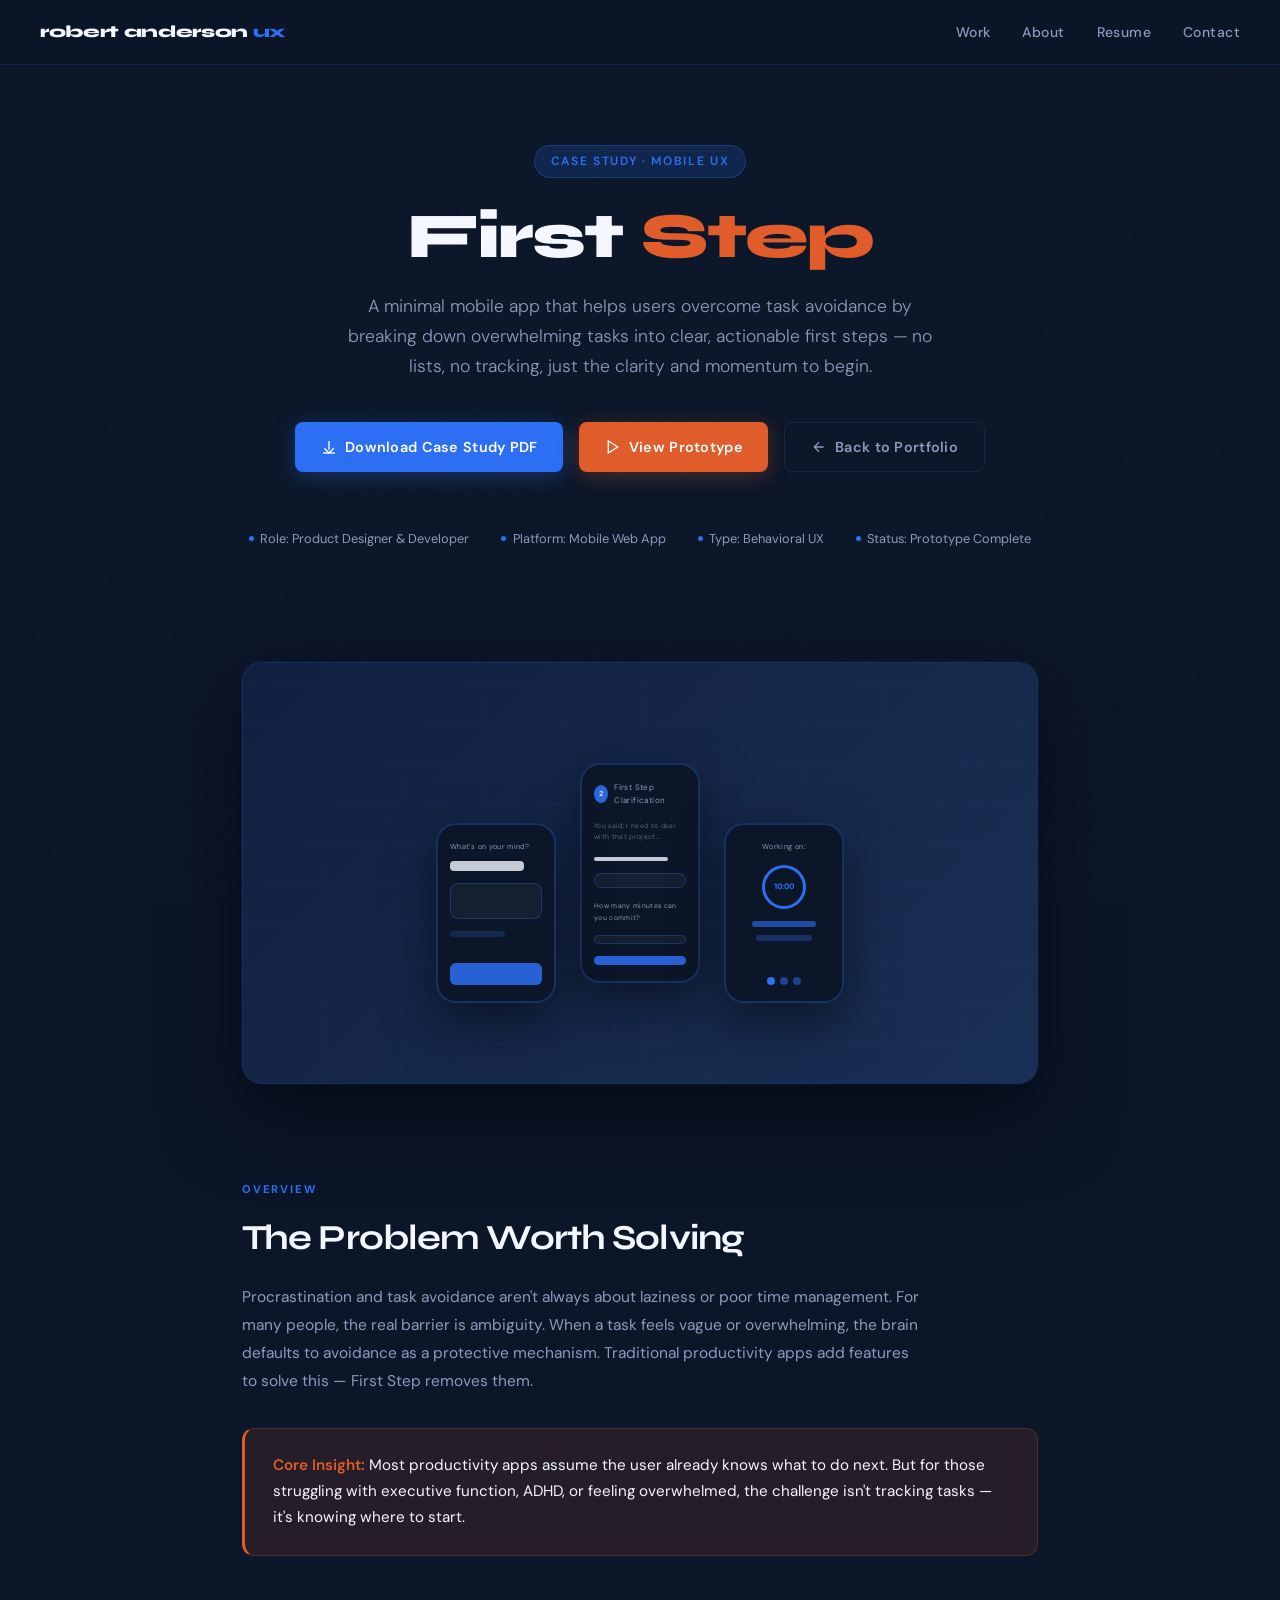
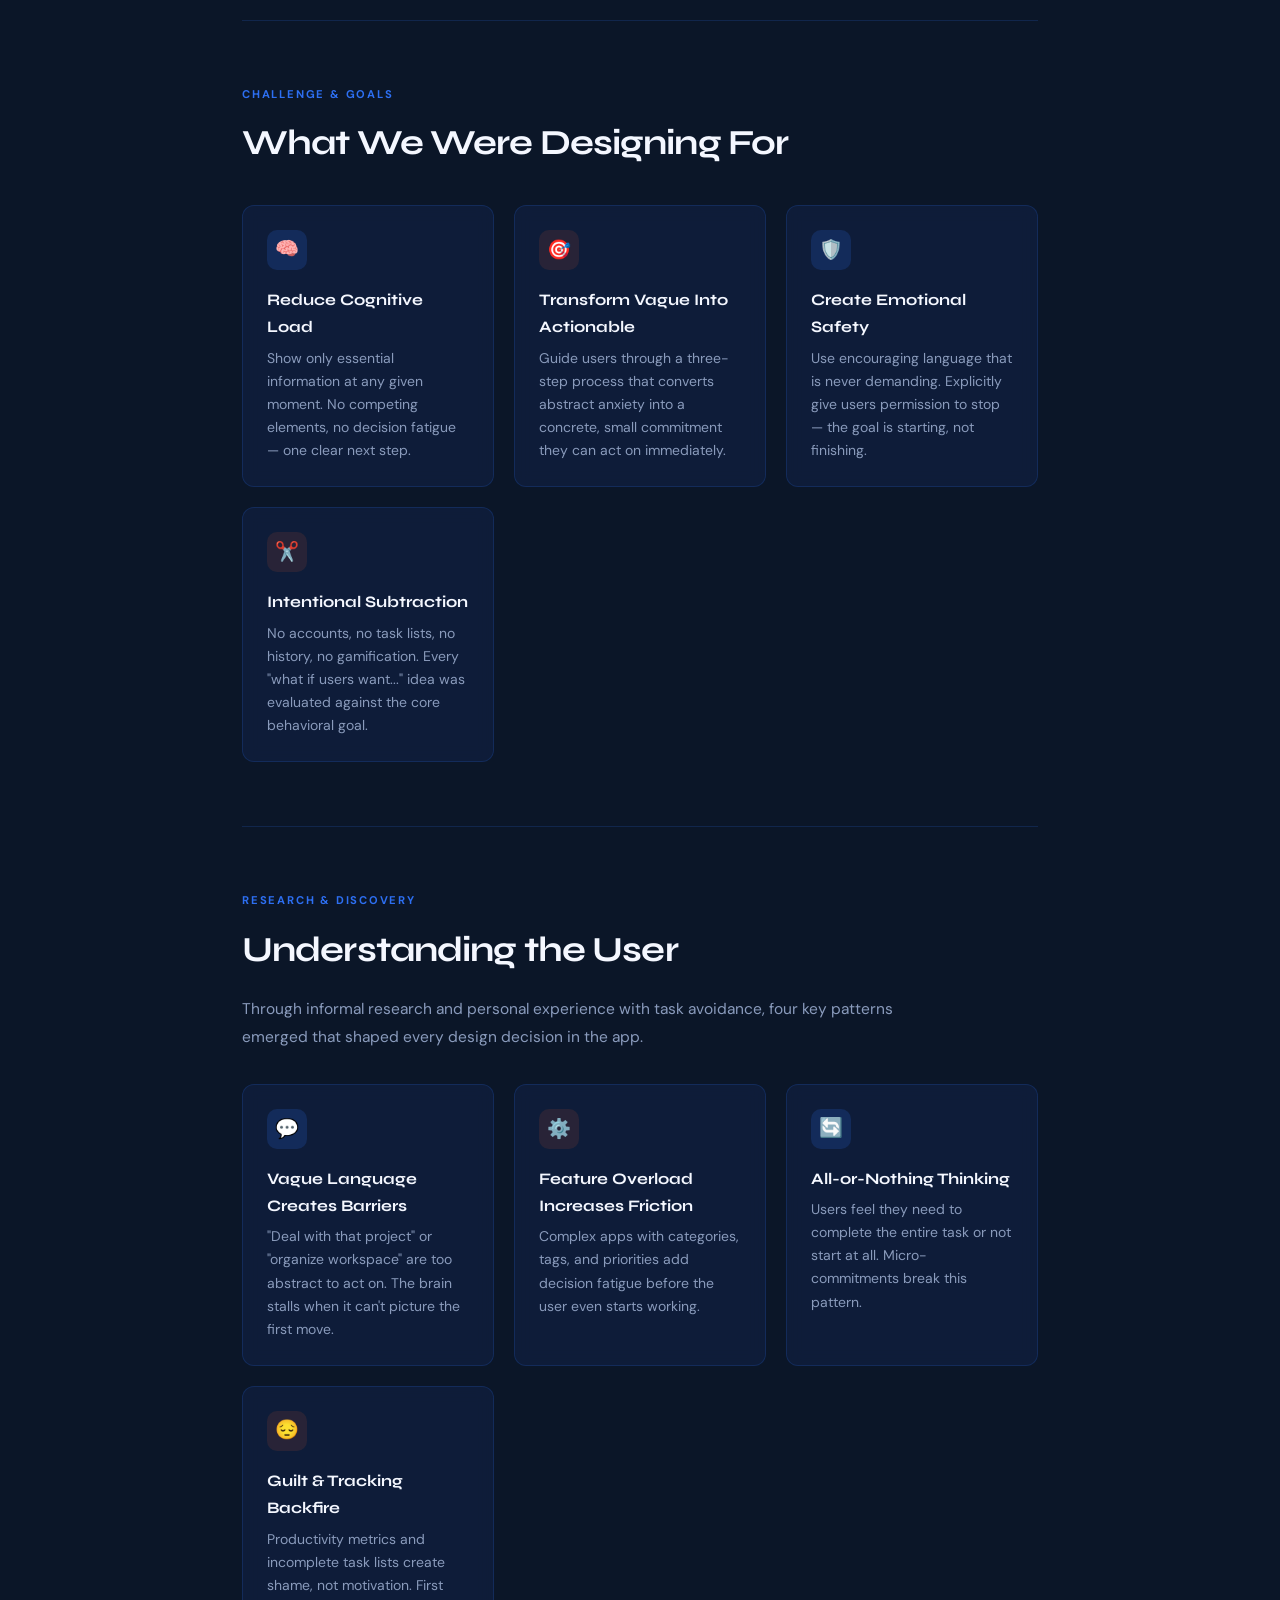
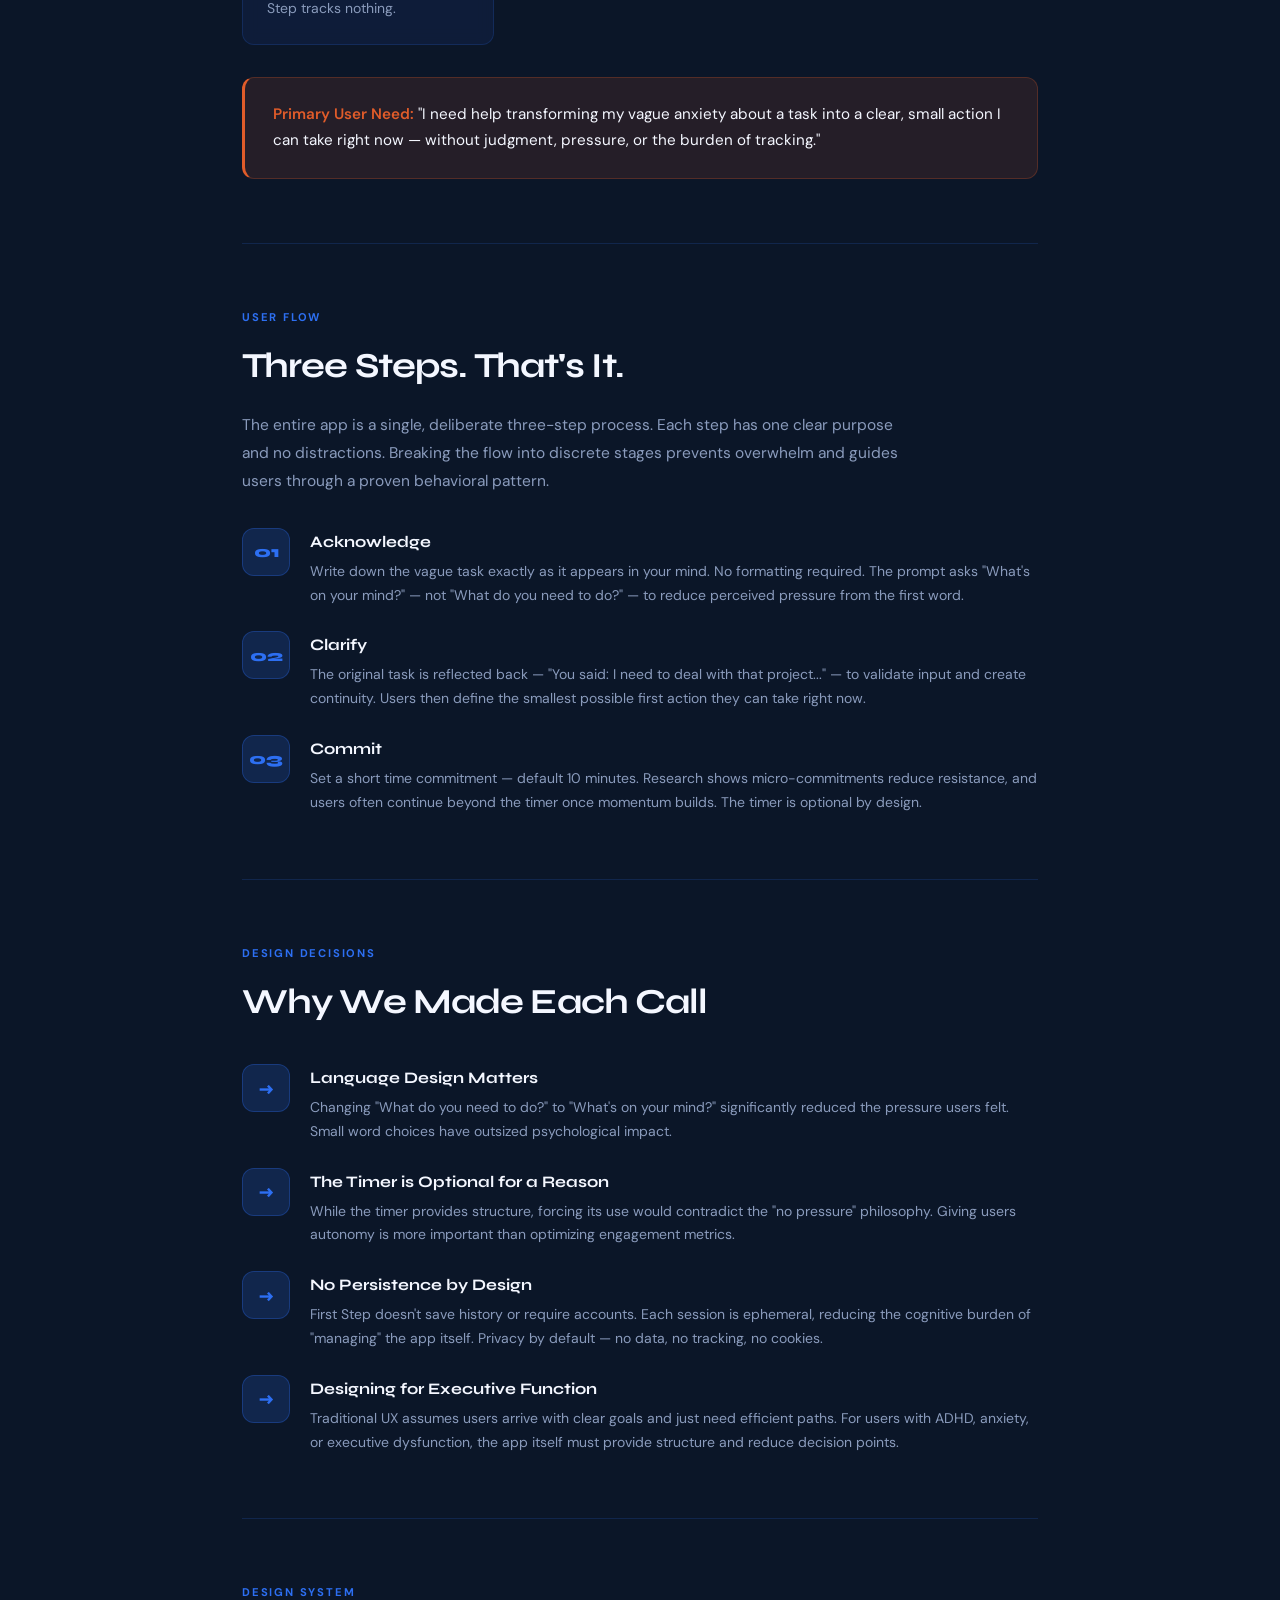
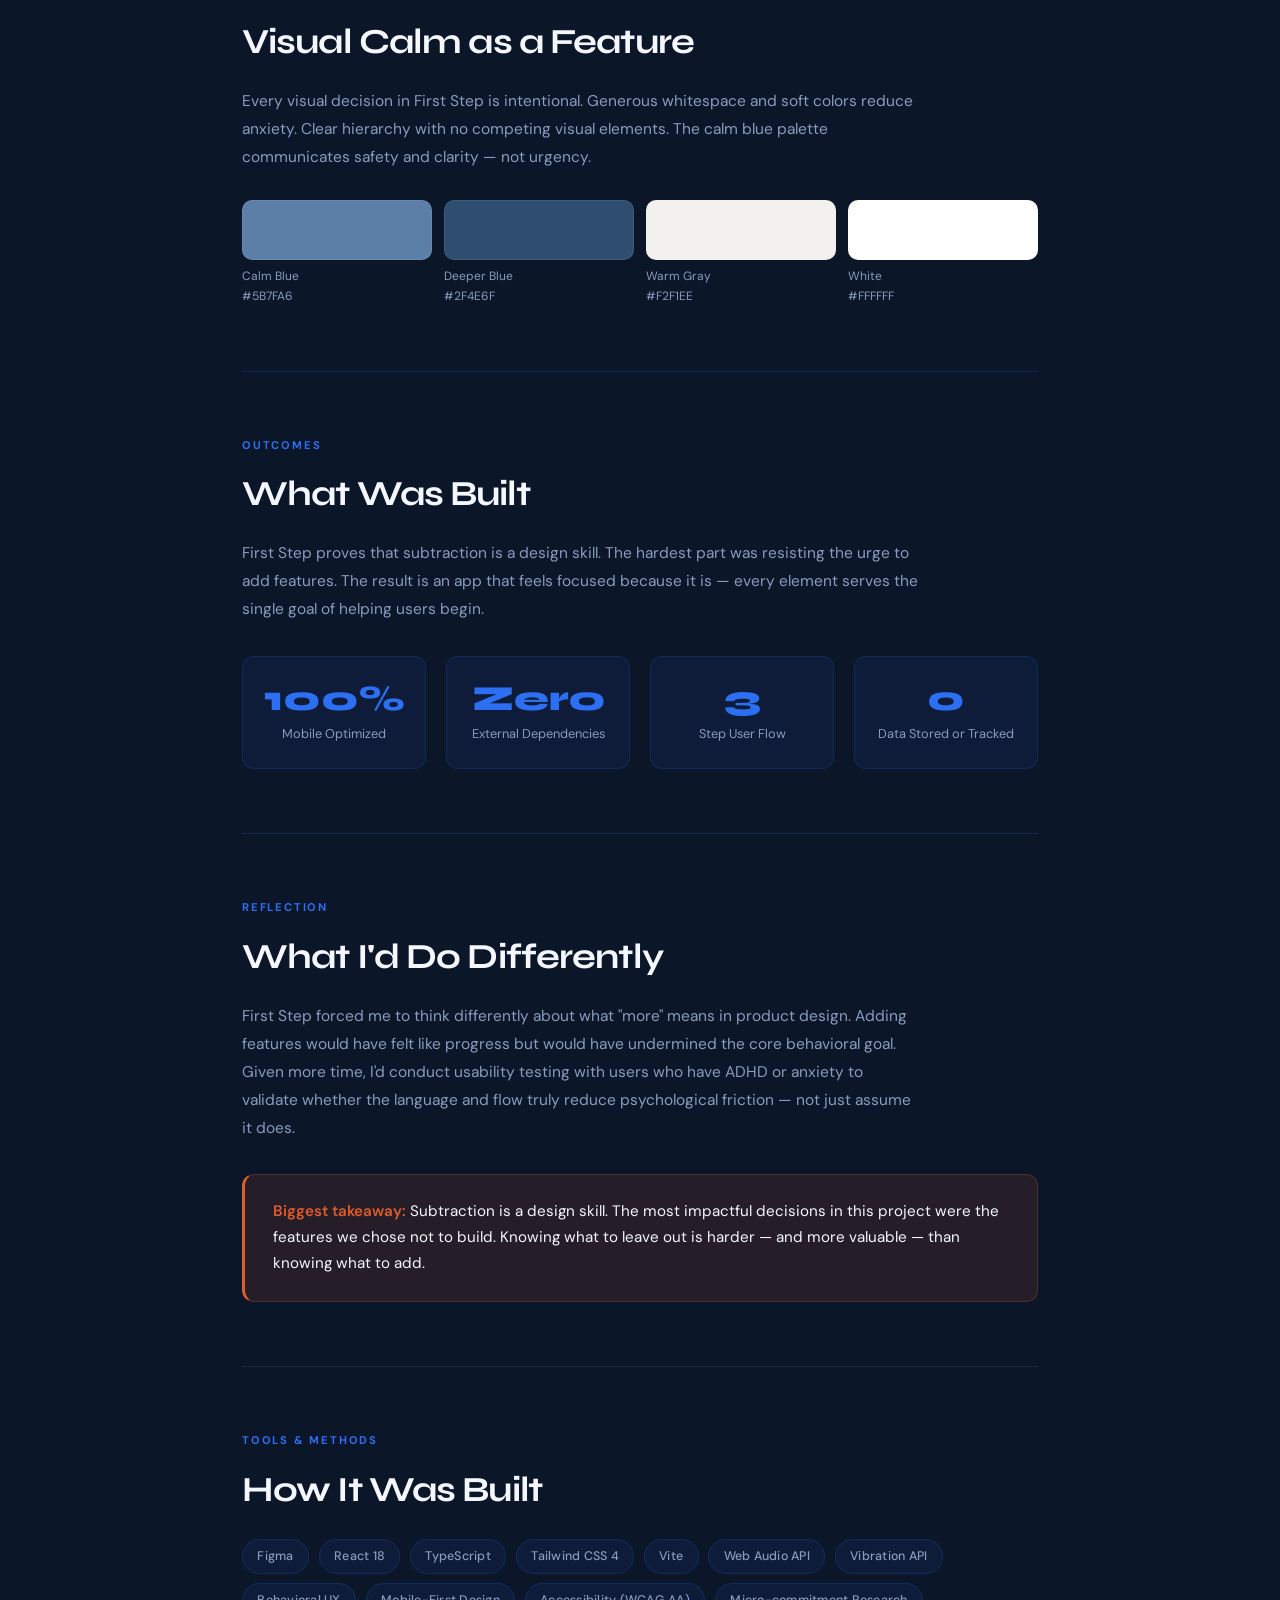
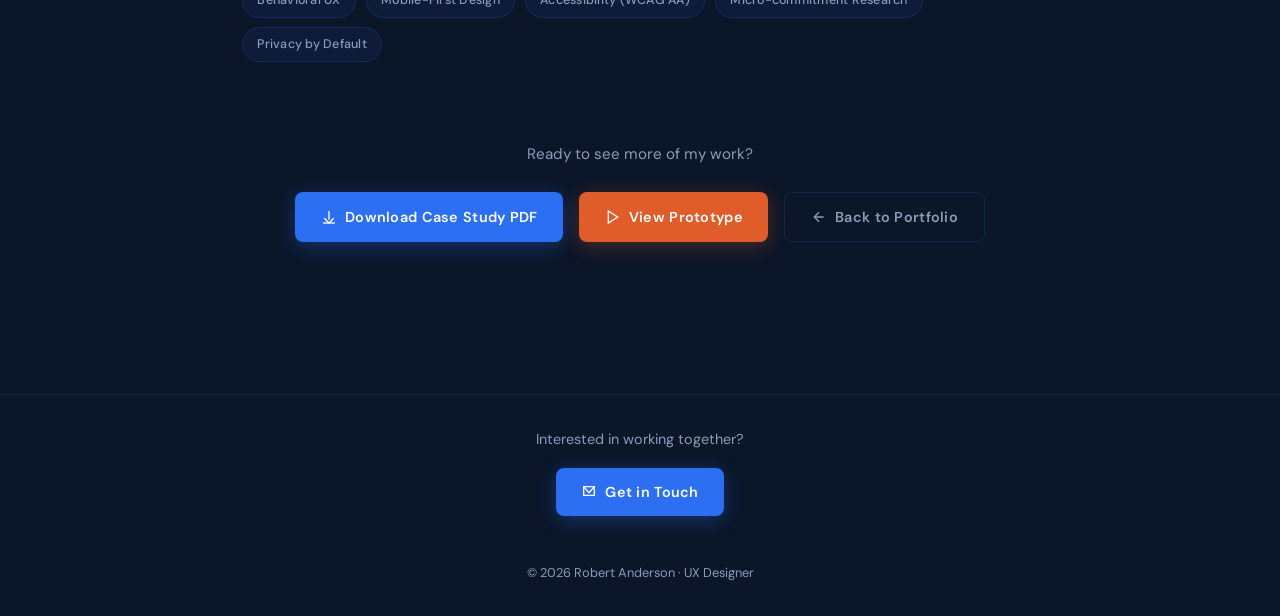
==== first-step.html @ 3514f064 "Add case study pages and PDFs for all three projects" ====
<!DOCTYPE html>
<html lang="en">
<head>
  <meta charset="UTF-8" />
  <meta name="viewport" content="width=device-width, initial-scale=1.0" />
  <title>First Step · Robert Anderson UX</title>
  <link rel="preconnect" href="https://fonts.googleapis.com" />
  <link rel="preconnect" href="https://fonts.gstatic.com" crossorigin />
  <link href="https://fonts.googleapis.com/css2?family=Syne:wght@400;600;700;800&family=DM+Sans:ital,wght@0,300;0,400;0,500;1,300&display=swap" rel="stylesheet" />
  <style>
    /* ─── DESIGN TOKENS ─── */
    :root {
      --navy:        #0B1628;
      --navy-mid:    #112040;
      --navy-light:  #1A2F55;
      --electric:    #2D6FF2;
      --electric-glow: rgba(45, 111, 242, 0.18);
      --burnt:       #E05C2A;
      --burnt-light: rgba(224, 92, 42, 0.12);
      --white:       #F4F7FF;
      --muted:       #8A9BBC;
      --card-bg:     rgba(17, 32, 64, 0.7);
      --border:      rgba(45, 111, 242, 0.18);
      --font-display: 'Syne', sans-serif;
      --font-body:    'DM Sans', sans-serif;
      --radius:       12px;
      --radius-lg:    20px;
    }

    /* ─── RESET ─── */
    *, *::before, *::after { box-sizing: border-box; margin: 0; padding: 0; }
    html { scroll-behavior: smooth; }
    body {
      background-color: var(--navy);
      color: var(--white);
      font-family: var(--font-body);
      font-size: 1rem;
      line-height: 1.7;
      overflow-x: hidden;
    }
    img { display: block; max-width: 100%; }
    a { color: inherit; text-decoration: none; }

    /* ─── NOISE TEXTURE OVERLAY ─── */
    body::before {
      content: '';
      position: fixed;
      inset: 0;
      background-image: url("data:image/svg+xml,%3Csvg viewBox='0 0 256 256' xmlns='http://www.w3.org/2000/svg'%3E%3Cfilter id='noise'%3E%3CfeTurbulence type='fractalNoise' baseFrequency='0.9' numOctaves='4' stitchTiles='stitch'/%3E%3C/filter%3E%3Crect width='100%25' height='100%25' filter='url(%23noise)' opacity='0.04'/%3E%3C/svg%3E");
      pointer-events: none;
      z-index: 0;
      opacity: 0.5;
    }

    /* ─── NAV ─── */
    nav {
      position: sticky;
      top: 0;
      z-index: 100;
      display: flex;
      align-items: center;
      justify-content: space-between;
      padding: 1.1rem 2.5rem;
      background: rgba(11, 22, 40, 0.88);
      backdrop-filter: blur(14px);
      border-bottom: 1px solid var(--border);
    }
    .nav-logo {
      font-family: var(--font-display);
      font-weight: 800;
      font-size: 1.05rem;
      letter-spacing: -0.02em;
      color: var(--white);
    }
    .nav-logo span { color: var(--electric); }
    .nav-links {
      display: flex;
      gap: 2rem;
      list-style: none;
    }
    .nav-links a {
      font-size: 0.875rem;
      font-weight: 500;
      color: var(--muted);
      letter-spacing: 0.03em;
      transition: color 0.2s;
    }
    .nav-links a:hover { color: var(--white); }

    /* ─── HERO ─── */
    .hero {
      position: relative;
      z-index: 1;
      max-width: 900px;
      margin: 0 auto;
      padding: 5rem 2rem 3rem;
      text-align: center;
    }
    .hero-eyebrow {
      display: inline-block;
      font-size: 0.75rem;
      font-weight: 600;
      letter-spacing: 0.14em;
      text-transform: uppercase;
      color: var(--electric);
      background: var(--electric-glow);
      border: 1px solid rgba(45, 111, 242, 0.3);
      border-radius: 100px;
      padding: 0.35rem 1rem;
      margin-bottom: 1.5rem;
    }
    .hero h1 {
      font-family: var(--font-display);
      font-size: clamp(2.4rem, 6vw, 4rem);
      font-weight: 800;
      line-height: 1.1;
      letter-spacing: -0.03em;
      color: var(--white);
      margin-bottom: 1.2rem;
    }
    .hero h1 em {
      font-style: normal;
      color: var(--burnt);
    }
    .hero-sub {
      font-size: 1.1rem;
      color: var(--muted);
      max-width: 600px;
      margin: 0 auto 2.5rem;
      font-weight: 300;
    }

    /* ─── CTA BUTTONS ─── */
    .cta-group {
      display: flex;
      flex-wrap: wrap;
      gap: 1rem;
      justify-content: center;
      margin-bottom: 3.5rem;
    }
    .btn {
      display: inline-flex;
      align-items: center;
      gap: 0.5rem;
      font-family: var(--font-body);
      font-size: 0.9rem;
      font-weight: 600;
      letter-spacing: 0.02em;
      padding: 0.75rem 1.6rem;
      border-radius: 8px;
      cursor: pointer;
      border: none;
      transition: transform 0.18s ease, box-shadow 0.18s ease, background 0.18s ease;
      text-decoration: none;
    }
    .btn:hover { transform: translateY(-2px); }
    .btn-primary {
      background: var(--electric);
      color: #fff;
      box-shadow: 0 4px 20px rgba(45, 111, 242, 0.35);
    }
    .btn-primary:hover { box-shadow: 0 6px 28px rgba(45, 111, 242, 0.5); }
    .btn-accent {
      background: var(--burnt);
      color: #fff;
      box-shadow: 0 4px 20px rgba(224, 92, 42, 0.3);
    }
    .btn-accent:hover { box-shadow: 0 6px 28px rgba(224, 92, 42, 0.45); }
    .btn-outline {
      background: transparent;
      color: var(--muted);
      border: 1px solid var(--border);
    }
    .btn-outline:hover { color: var(--white); border-color: rgba(45, 111, 242, 0.5); }
    .btn svg { flex-shrink: 0; }

    /* ─── META STRIP ─── */
    .meta-strip {
      display: flex;
      flex-wrap: wrap;
      justify-content: center;
      gap: 0.5rem 2rem;
      font-size: 0.8rem;
      color: var(--muted);
      margin-bottom: 4rem;
    }
    .meta-strip span { display: flex; align-items: center; gap: 0.4rem; }
    .meta-dot {
      width: 5px; height: 5px;
      border-radius: 50%;
      background: var(--electric);
      display: inline-block;
    }

    /* ─── HERO IMAGE FRAME ─── */
    .hero-frame {
      position: relative;
      max-width: 860px;
      margin: 0 auto 6rem;
      z-index: 1;
      padding: 0 2rem;
    }
    .hero-frame-inner {
      border-radius: var(--radius-lg);
      overflow: hidden;
      border: 1px solid var(--border);
      background: var(--navy-mid);
      box-shadow: 0 30px 80px rgba(0,0,0,0.5), 0 0 0 1px rgba(45,111,242,0.08);
    }
    .hero-mockup {
      width: 100%;
      height: 420px;
      background: linear-gradient(135deg, var(--navy-mid) 0%, var(--navy-light) 100%);
      display: flex;
      align-items: center;
      justify-content: center;
      position: relative;
      overflow: hidden;
    }
    .hero-mockup::before {
      content: '';
      position: absolute;
      inset: 0;
      background-image:
        repeating-linear-gradient(
          0deg,
          transparent,
          transparent 39px,
          rgba(45,111,242,0.06) 39px,
          rgba(45,111,242,0.06) 40px
        ),
        repeating-linear-gradient(
          90deg,
          transparent,
          transparent 79px,
          rgba(45,111,242,0.04) 79px,
          rgba(45,111,242,0.04) 80px
        );
    }
    .mockup-phones {
      display: flex;
      align-items: flex-end;
      gap: 1.5rem;
      position: relative;
      z-index: 2;
    }
    .phone {
      width: 120px;
      border-radius: 20px;
      border: 2px solid rgba(45,111,242,0.3);
      background: var(--navy);
      overflow: hidden;
      box-shadow: 0 20px 50px rgba(0,0,0,0.5);
      transition: transform 0.4s ease;
    }
    .phone:hover { transform: translateY(-8px); }
    .phone-tall { height: 220px; }
    .phone-short { height: 180px; transform: translateY(20px); }
    .phone-inner {
      height: 100%;
      padding: 1rem 0.75rem;
      display: flex;
      flex-direction: column;
      gap: 0.5rem;
    }
    .p-label {
      font-size: 0.45rem;
      color: var(--muted);
      letter-spacing: 0.05em;
    }
    .p-heading {
      height: 10px;
      border-radius: 4px;
      background: var(--white);
      opacity: 0.8;
      width: 80%;
    }
    .p-input {
      height: 36px;
      border-radius: 8px;
      border: 1px solid rgba(45,111,242,0.3);
      background: rgba(255,255,255,0.04);
      margin-top: 0.25rem;
    }
    .p-btn {
      height: 22px;
      border-radius: 6px;
      background: var(--electric);
      opacity: 0.85;
      margin-top: auto;
    }
    .p-step-dot {
      width: 18px; height: 18px;
      border-radius: 50%;
      background: var(--electric);
      opacity: 0.9;
      display: flex;
      align-items: center;
      justify-content: center;
      font-size: 0.45rem;
      color: #fff;
      font-weight: 700;
    }
    .p-circle {
      width: 44px; height: 44px;
      border-radius: 50%;
      border: 3px solid var(--electric);
      margin: 0.25rem auto;
      display: flex;
      align-items: center;
      justify-content: center;
      font-size: 0.5rem;
      color: var(--electric);
      font-weight: 700;
    }
    .p-bar {
      height: 6px;
      border-radius: 4px;
      background: var(--electric);
      opacity: 0.5;
    }
    .p-bar-sm { width: 60%; }
    .p-dot-row {
      display: flex;
      gap: 0.3rem;
      margin-top: auto;
    }
    .p-dot {
      width: 8px; height: 8px;
      border-radius: 50%;
      background: var(--electric);
      opacity: 0.5;
    }
    .p-dot.active { opacity: 1; }

    /* ─── MAIN CONTENT ─── */
    .content-wrap {
      max-width: 860px;
      margin: 0 auto;
      padding: 0 2rem;
      position: relative;
      z-index: 1;
    }

    /* ─── SECTION LABEL ─── */
    .section-label {
      font-size: 0.7rem;
      font-weight: 700;
      letter-spacing: 0.16em;
      text-transform: uppercase;
      color: var(--electric);
      margin-bottom: 0.6rem;
    }
    .section-title {
      font-family: var(--font-display);
      font-size: clamp(1.5rem, 3vw, 2.2rem);
      font-weight: 700;
      letter-spacing: -0.025em;
      color: var(--white);
      margin-bottom: 1rem;
    }
    .section-body {
      color: var(--muted);
      font-size: 0.97rem;
      line-height: 1.8;
      max-width: 680px;
    }

    /* ─── DIVIDER ─── */
    .divider {
      height: 1px;
      background: var(--border);
      margin: 4rem 0;
    }

    /* ─── CARDS GRID ─── */
    .cards-grid {
      display: grid;
      grid-template-columns: repeat(auto-fit, minmax(240px, 1fr));
      gap: 1.25rem;
      margin-top: 2rem;
    }
    .card {
      background: var(--card-bg);
      border: 1px solid var(--border);
      border-radius: var(--radius);
      padding: 1.5rem;
      backdrop-filter: blur(8px);
      transition: border-color 0.2s, transform 0.2s;
    }
    .card:hover {
      border-color: rgba(45, 111, 242, 0.4);
      transform: translateY(-3px);
    }
    .card-icon {
      width: 40px; height: 40px;
      border-radius: 10px;
      display: flex; align-items: center; justify-content: center;
      margin-bottom: 1rem;
      font-size: 1.2rem;
    }
    .card-icon-blue { background: var(--electric-glow); }
    .card-icon-burnt { background: var(--burnt-light); }
    .card h3 {
      font-family: var(--font-display);
      font-size: 1rem;
      font-weight: 700;
      color: var(--white);
      margin-bottom: 0.4rem;
    }
    .card p {
      font-size: 0.875rem;
      color: var(--muted);
      line-height: 1.65;
    }

    /* ─── PROCESS STEPS ─── */
    .process-list { margin-top: 2rem; display: flex; flex-direction: column; gap: 1.5rem; }
    .process-step {
      display: grid;
      grid-template-columns: 48px 1fr;
      gap: 1.25rem;
      align-items: start;
    }
    .step-num {
      width: 48px; height: 48px;
      border-radius: 12px;
      background: var(--electric-glow);
      border: 1px solid rgba(45,111,242,0.3);
      display: flex; align-items: center; justify-content: center;
      font-family: var(--font-display);
      font-size: 1rem;
      font-weight: 800;
      color: var(--electric);
      flex-shrink: 0;
    }
    .step-content h4 {
      font-family: var(--font-display);
      font-size: 1rem;
      font-weight: 700;
      color: var(--white);
      margin-bottom: 0.3rem;
    }
    .step-content p { font-size: 0.875rem; color: var(--muted); }

    /* ─── INSIGHT CALLOUT ─── */
    .insight-box {
      background: var(--burnt-light);
      border: 1px solid rgba(224, 92, 42, 0.25);
      border-left: 3px solid var(--burnt);
      border-radius: var(--radius);
      padding: 1.5rem 1.75rem;
      margin: 2rem 0;
      font-size: 0.95rem;
      color: var(--white);
      line-height: 1.7;
    }
    .insight-box strong { color: var(--burnt); font-weight: 600; }

    /* ─── OUTCOMES GRID ─── */
    .outcomes-grid {
      display: grid;
      grid-template-columns: repeat(auto-fit, minmax(160px, 1fr));
      gap: 1.25rem;
      margin-top: 2rem;
    }
    .outcome-card {
      background: var(--card-bg);
      border: 1px solid var(--border);
      border-radius: var(--radius);
      padding: 1.5rem 1.25rem;
      text-align: center;
      backdrop-filter: blur(8px);
    }
    .outcome-num {
      font-family: var(--font-display);
      font-size: 2.2rem;
      font-weight: 800;
      color: var(--electric);
      line-height: 1;
      margin-bottom: 0.4rem;
    }
    .outcome-label { font-size: 0.8rem; color: var(--muted); }

    /* ─── TOOLS PILLS ─── */
    .tools-list {
      display: flex;
      flex-wrap: wrap;
      gap: 0.6rem;
      margin-top: 1.25rem;
    }
    .pill {
      font-size: 0.78rem;
      font-weight: 500;
      padding: 0.35rem 0.9rem;
      border-radius: 100px;
      background: var(--card-bg);
      border: 1px solid var(--border);
      color: var(--muted);
      letter-spacing: 0.02em;
    }

    /* ─── BOTTOM CTA ─── */
    .bottom-cta {
      text-align: center;
      padding: 5rem 2rem 6rem;
      position: relative;
      z-index: 1;
    }
    .bottom-cta p {
      color: var(--muted);
      margin-bottom: 1.5rem;
      font-size: 0.95rem;
    }

    /* ─── FOOTER ─── */
    footer {
      border-top: 1px solid var(--border);
      padding: 2rem 2.5rem;
      display: flex;
      justify-content: space-between;
      align-items: center;
      font-size: 0.8rem;
      color: var(--muted);
      position: relative;
      z-index: 1;
    }

    /* ─── FADE IN ANIMATION ─── */
    @keyframes fadeUp {
      from { opacity: 0; transform: translateY(24px); }
      to   { opacity: 1; transform: translateY(0); }
    }
    .fade-up { animation: fadeUp 0.7s ease both; }
    .fade-up-1 { animation-delay: 0.1s; }
    .fade-up-2 { animation-delay: 0.22s; }
    .fade-up-3 { animation-delay: 0.34s; }
    .fade-up-4 { animation-delay: 0.46s; }

    /* ─── RESPONSIVE ─── */
    @media (max-width: 640px) {
      nav { padding: 1rem 1.25rem; }
      .nav-links { gap: 1.2rem; }
      .hero { padding: 3.5rem 1.25rem 2rem; }
      .content-wrap { padding: 0 1.25rem; }
      .hero-frame { padding: 0 1.25rem; }
      footer { flex-direction: column; gap: 0.75rem; text-align: center; }
      .mockup-phones { gap: 1rem; }
      .phone { width: 96px; }
    }
  </style>
</head>
<body>

  <!-- ─── NAV ─── -->
  <nav>
    <a href="index.html" class="nav-logo">robert anderson <span>ux</span></a>
    <ul class="nav-links">
      <li><a href="index.html#work">Work</a></li>
      <li><a href="index.html#about">About</a></li>
      <li><a href="index.html#resume">Resume</a></li>
      <li><a href="index.html#contact">Contact</a></li>
    </ul>
  </nav>

  <!-- ─── HERO ─── -->
  <section class="hero">
    <div class="hero-eyebrow fade-up fade-up-1">Case Study · Mobile UX</div>
    <h1 class="fade-up fade-up-2">First <em>Step</em></h1>
    <p class="hero-sub fade-up fade-up-3">
      A minimal mobile app that helps users overcome task avoidance by breaking down
      overwhelming tasks into clear, actionable first steps — no lists, no tracking,
      just the clarity and momentum to begin.
    </p>
    <div class="cta-group fade-up fade-up-4">
      <a href="First_Step_mobile_app_Case_Study.pdf" download class="btn btn-primary">
        <svg width="16" height="16" fill="none" stroke="currentColor" stroke-width="2" viewBox="0 0 24 24"><path d="M12 3v13M5 14l7 7 7-7"/><path d="M3 21h18"/></svg>
        Download Case Study PDF
      </a>
      <a href="First_Step_mobile_app–prototype.html" target="_blank" class="btn btn-accent">
        <svg width="16" height="16" fill="none" stroke="currentColor" stroke-width="2" viewBox="0 0 24 24"><polygon points="5 3 19 12 5 21 5 3"/></svg>
        View Prototype
      </a>
      <a href="index.html" class="btn btn-outline">
        <svg width="16" height="16" fill="none" stroke="currentColor" stroke-width="2" viewBox="0 0 24 24"><path d="M19 12H5M12 5l-7 7 7 7"/></svg>
        Back to Portfolio
      </a>
    </div>
    <div class="meta-strip fade-up fade-up-4">
      <span><span class="meta-dot"></span> Role: Product Designer &amp; Developer</span>
      <span><span class="meta-dot"></span> Platform: Mobile Web App</span>
      <span><span class="meta-dot"></span> Type: Behavioral UX</span>
      <span><span class="meta-dot"></span> Status: Prototype Complete</span>
    </div>
  </section>

  <!-- ─── HERO MOCKUP FRAME ─── -->
  <div class="hero-frame fade-up fade-up-4">
    <div class="hero-frame-inner">
      <div class="hero-mockup">
        <div class="mockup-phones">
          <!-- Phone 1 — Welcome / Task Input -->
          <div class="phone phone-short">
            <div class="phone-inner">
              <div class="p-label">What's on your mind?</div>
              <div class="p-heading"></div>
              <div class="p-input"></div>
              <div class="p-bar p-bar-sm" style="opacity:0.2; margin-top:0.25rem;"></div>
              <div class="p-btn"></div>
            </div>
          </div>
          <!-- Phone 2 — Clarification (center, tallest) -->
          <div class="phone phone-tall">
            <div class="phone-inner">
              <div style="display:flex; align-items:center; gap:0.4rem; margin-bottom:0.25rem;">
                <div class="p-step-dot">2</div>
                <div class="p-label" style="font-size:0.5rem;">First Step Clarification</div>
              </div>
              <div class="p-label" style="opacity:0.6; font-size:0.42rem;">You said: I need to deal with that project...</div>
              <div class="p-heading" style="margin-top:0.4rem;"></div>
              <div class="p-input"></div>
              <div class="p-label" style="margin-top:0.25rem; font-size:0.42rem;">How many minutes can you commit?</div>
              <div class="p-input" style="height:20px;"></div>
              <div class="p-btn" style="background: var(--electric); margin-top:0.25rem;"></div>
            </div>
          </div>
          <!-- Phone 3 — Timer Active -->
          <div class="phone phone-short">
            <div class="phone-inner">
              <div class="p-label" style="text-align:center;">Working on:</div>
              <div class="p-circle">10:00</div>
              <div class="p-bar" style="width:70%; margin:0 auto; opacity:0.6;"></div>
              <div class="p-bar p-bar-sm" style="margin:0 auto; opacity:0.3;"></div>
              <div class="p-dot-row" style="justify-content:center;">
                <div class="p-dot active"></div>
                <div class="p-dot"></div>
                <div class="p-dot"></div>
              </div>
            </div>
          </div>
        </div>
      </div>
    </div>
  </div>

  <!-- ─── MAIN CONTENT ─── -->
  <div class="content-wrap">

    <!-- Overview -->
    <section>
      <div class="section-label">Overview</div>
      <h2 class="section-title">The Problem Worth Solving</h2>
      <p class="section-body">
        Procrastination and task avoidance aren't always about laziness or poor time management.
        For many people, the real barrier is ambiguity. When a task feels vague or overwhelming,
        the brain defaults to avoidance as a protective mechanism. Traditional productivity apps
        add features to solve this — First Step removes them.
      </p>
      <div class="insight-box">
        <strong>Core Insight:</strong> Most productivity apps assume the user already knows what
        to do next. But for those struggling with executive function, ADHD, or feeling overwhelmed,
        the challenge isn't tracking tasks — it's knowing where to start.
      </div>
    </section>

    <div class="divider"></div>

    <!-- Challenge + Goals -->
    <section>
      <div class="section-label">Challenge &amp; Goals</div>
      <h2 class="section-title">What We Were Designing For</h2>
      <div class="cards-grid">
        <div class="card">
          <div class="card-icon card-icon-blue">🧠</div>
          <h3>Reduce Cognitive Load</h3>
          <p>Show only essential information at any given moment. No competing elements, no decision fatigue — one clear next step.</p>
        </div>
        <div class="card">
          <div class="card-icon card-icon-burnt">🎯</div>
          <h3>Transform Vague Into Actionable</h3>
          <p>Guide users through a three-step process that converts abstract anxiety into a concrete, small commitment they can act on immediately.</p>
        </div>
        <div class="card">
          <div class="card-icon card-icon-blue">🛡️</div>
          <h3>Create Emotional Safety</h3>
          <p>Use encouraging language that is never demanding. Explicitly give users permission to stop — the goal is starting, not finishing.</p>
        </div>
        <div class="card">
          <div class="card-icon card-icon-burnt">✂️</div>
          <h3>Intentional Subtraction</h3>
          <p>No accounts, no task lists, no history, no gamification. Every "what if users want..." idea was evaluated against the core behavioral goal.</p>
        </div>
      </div>
    </section>

    <div class="divider"></div>

    <!-- Research -->
    <section>
      <div class="section-label">Research &amp; Discovery</div>
      <h2 class="section-title">Understanding the User</h2>
      <p class="section-body">
        Through informal research and personal experience with task avoidance, four key patterns
        emerged that shaped every design decision in the app.
      </p>
      <div class="cards-grid" style="margin-top: 2rem;">
        <div class="card">
          <div class="card-icon card-icon-blue">💬</div>
          <h3>Vague Language Creates Barriers</h3>
          <p>"Deal with that project" or "organize workspace" are too abstract to act on. The brain stalls when it can't picture the first move.</p>
        </div>
        <div class="card">
          <div class="card-icon card-icon-burnt">⚙️</div>
          <h3>Feature Overload Increases Friction</h3>
          <p>Complex apps with categories, tags, and priorities add decision fatigue before the user even starts working.</p>
        </div>
        <div class="card">
          <div class="card-icon card-icon-blue">🔄</div>
          <h3>All-or-Nothing Thinking</h3>
          <p>Users feel they need to complete the entire task or not start at all. Micro-commitments break this pattern.</p>
        </div>
        <div class="card">
          <div class="card-icon card-icon-burnt">😔</div>
          <h3>Guilt &amp; Tracking Backfire</h3>
          <p>Productivity metrics and incomplete task lists create shame, not motivation. First Step tracks nothing.</p>
        </div>
      </div>

      <div class="insight-box" style="margin-top: 2rem;">
        <strong>Primary User Need:</strong> "I need help transforming my vague anxiety about a task
        into a clear, small action I can take right now — without judgment, pressure, or the burden
        of tracking."
      </div>
    </section>

    <div class="divider"></div>

    <!-- User Flow -->
    <section>
      <div class="section-label">User Flow</div>
      <h2 class="section-title">Three Steps. That's It.</h2>
      <p class="section-body">
        The entire app is a single, deliberate three-step process. Each step has one clear purpose
        and no distractions. Breaking the flow into discrete stages prevents overwhelm and guides
        users through a proven behavioral pattern.
      </p>
      <div class="process-list">
        <div class="process-step">
          <div class="step-num">01</div>
          <div class="step-content">
            <h4>Acknowledge</h4>
            <p>Write down the vague task exactly as it appears in your mind. No formatting required. The prompt asks "What's on your mind?" — not "What do you need to do?" — to reduce perceived pressure from the first word.</p>
          </div>
        </div>
        <div class="process-step">
          <div class="step-num">02</div>
          <div class="step-content">
            <h4>Clarify</h4>
            <p>The original task is reflected back — "You said: I need to deal with that project..." — to validate input and create continuity. Users then define the smallest possible first action they can take right now.</p>
          </div>
        </div>
        <div class="process-step">
          <div class="step-num">03</div>
          <div class="step-content">
            <h4>Commit</h4>
            <p>Set a short time commitment — default 10 minutes. Research shows micro-commitments reduce resistance, and users often continue beyond the timer once momentum builds. The timer is optional by design.</p>
          </div>
        </div>
      </div>
    </section>

    <div class="divider"></div>

    <!-- Design Decisions -->
    <section>
      <div class="section-label">Design Decisions</div>
      <h2 class="section-title">Why We Made Each Call</h2>
      <div class="process-list">
        <div class="process-step">
          <div class="step-num">→</div>
          <div class="step-content">
            <h4>Language Design Matters</h4>
            <p>Changing "What do you need to do?" to "What's on your mind?" significantly reduced the pressure users felt. Small word choices have outsized psychological impact.</p>
          </div>
        </div>
        <div class="process-step">
          <div class="step-num">→</div>
          <div class="step-content">
            <h4>The Timer is Optional for a Reason</h4>
            <p>While the timer provides structure, forcing its use would contradict the "no pressure" philosophy. Giving users autonomy is more important than optimizing engagement metrics.</p>
          </div>
        </div>
        <div class="process-step">
          <div class="step-num">→</div>
          <div class="step-content">
            <h4>No Persistence by Design</h4>
            <p>First Step doesn't save history or require accounts. Each session is ephemeral, reducing the cognitive burden of "managing" the app itself. Privacy by default — no data, no tracking, no cookies.</p>
          </div>
        </div>
        <div class="process-step">
          <div class="step-num">→</div>
          <div class="step-content">
            <h4>Designing for Executive Function</h4>
            <p>Traditional UX assumes users arrive with clear goals and just need efficient paths. For users with ADHD, anxiety, or executive dysfunction, the app itself must provide structure and reduce decision points.</p>
          </div>
        </div>
      </div>
    </section>

    <div class="divider"></div>

    <!-- Design System -->
    <section>
      <div class="section-label">Design System</div>
      <h2 class="section-title">Visual Calm as a Feature</h2>
      <p class="section-body">
        Every visual decision in First Step is intentional. Generous whitespace and soft colors
        reduce anxiety. Clear hierarchy with no competing visual elements. The calm blue palette
        communicates safety and clarity — not urgency.
      </p>
      <div style="display:flex; flex-wrap:wrap; gap:0.75rem; margin-top:1.75rem;">
        <div style="flex:1; min-width:100px;">
          <div style="height:60px; border-radius:10px; background:#5B7FA6; border:1px solid rgba(255,255,255,0.08);"></div>
          <p style="font-size:0.75rem; color:var(--muted); margin-top:0.4rem;">Calm Blue<br>#5B7FA6</p>
        </div>
        <div style="flex:1; min-width:100px;">
          <div style="height:60px; border-radius:10px; background:#2F4E6F; border:1px solid rgba(255,255,255,0.08);"></div>
          <p style="font-size:0.75rem; color:var(--muted); margin-top:0.4rem;">Deeper Blue<br>#2F4E6F</p>
        </div>
        <div style="flex:1; min-width:100px;">
          <div style="height:60px; border-radius:10px; background:#F2F1EE; border:1px solid rgba(255,255,255,0.08);"></div>
          <p style="font-size:0.75rem; color:var(--muted); margin-top:0.4rem;">Warm Gray<br>#F2F1EE</p>
        </div>
        <div style="flex:1; min-width:100px;">
          <div style="height:60px; border-radius:10px; background:#FFFFFF; border:1px solid rgba(255,255,255,0.15);"></div>
          <p style="font-size:0.75rem; color:var(--muted); margin-top:0.4rem;">White<br>#FFFFFF</p>
        </div>
      </div>
    </section>

    <div class="divider"></div>

    <!-- Outcomes -->
    <section>
      <div class="section-label">Outcomes</div>
      <h2 class="section-title">What Was Built</h2>
      <p class="section-body">
        First Step proves that subtraction is a design skill. The hardest part was resisting
        the urge to add features. The result is an app that feels focused because it is —
        every element serves the single goal of helping users begin.
      </p>
      <div class="outcomes-grid">
        <div class="outcome-card">
          <div class="outcome-num">100%</div>
          <div class="outcome-label">Mobile Optimized</div>
        </div>
        <div class="outcome-card">
          <div class="outcome-num">Zero</div>
          <div class="outcome-label">External Dependencies</div>
        </div>
        <div class="outcome-card">
          <div class="outcome-num">3</div>
          <div class="outcome-label">Step User Flow</div>
        </div>
        <div class="outcome-card">
          <div class="outcome-num">0</div>
          <div class="outcome-label">Data Stored or Tracked</div>
        </div>
      </div>
    </section>

    <div class="divider"></div>

    <!-- Reflection -->
    <section>
      <div class="section-label">Reflection</div>
      <h2 class="section-title">What I'd Do Differently</h2>
      <p class="section-body">
        First Step forced me to think differently about what "more" means in product design.
        Adding features would have felt like progress but would have undermined the core
        behavioral goal. Given more time, I'd conduct usability testing with users who have ADHD
        or anxiety to validate whether the language and flow truly reduce psychological friction —
        not just assume it does.
      </p>
      <div class="insight-box" style="margin-top:2rem;">
        <strong>Biggest takeaway:</strong> Subtraction is a design skill. The most impactful
        decisions in this project were the features we chose not to build. Knowing what to leave
        out is harder — and more valuable — than knowing what to add.
      </div>
    </section>

    <div class="divider"></div>

    <!-- Tools -->
    <section>
      <div class="section-label">Tools &amp; Methods</div>
      <h2 class="section-title">How It Was Built</h2>
      <div class="tools-list">
        <span class="pill">Figma</span>
        <span class="pill">React 18</span>
        <span class="pill">TypeScript</span>
        <span class="pill">Tailwind CSS 4</span>
        <span class="pill">Vite</span>
        <span class="pill">Web Audio API</span>
        <span class="pill">Vibration API</span>
        <span class="pill">Behavioral UX</span>
        <span class="pill">Mobile-First Design</span>
        <span class="pill">Accessibility (WCAG AA)</span>
        <span class="pill">Micro-commitment Research</span>
        <span class="pill">Privacy by Default</span>
      </div>
    </section>

  </div><!-- /content-wrap -->

  <!-- ─── BOTTOM CTA ─── -->
  <div class="bottom-cta">
    <p>Ready to see more of my work?</p>
    <div class="cta-group">
      <a href="First_Step_mobile_app_Case_Study.pdf" download class="btn btn-primary">
        <svg width="16" height="16" fill="none" stroke="currentColor" stroke-width="2" viewBox="0 0 24 24"><path d="M12 3v13M5 14l7 7 7-7"/><path d="M3 21h18"/></svg>
        Download Case Study PDF
      </a>
      <a href="#" target="_blank" class="btn btn-accent">
        <svg width="16" height="16" fill="none" stroke="currentColor" stroke-width="2" viewBox="0 0 24 24"><polygon points="5 3 19 12 5 21 5 3"/></svg>
        View Prototype
      </a>
      <a href="index.html" class="btn btn-outline">
        <svg width="16" height="16" fill="none" stroke="currentColor" stroke-width="2" viewBox="0 0 24 24"><path d="M19 12H5M12 5l-7 7 7 7"/></svg>
        Back to Portfolio
      </a>
    </div>
  </div>

  <!-- ─── FOOTER ─── -->
  <footer>
    <div style="text-align:center; width:100%;">
      <p style="font-size:0.9rem; color:var(--muted); margin-bottom:1rem;">
        Interested in working together?
      </p>
      <a href="index.html#contact" class="btn btn-primary" style="margin-bottom:1.5rem;">
        <svg width="16" height="16" fill="none" stroke="currentColor" stroke-width="2" viewBox="0 0 24 24">
          <path d="M4 4h16v13H4z"/><path d="M4 4l8 9 8-9"/>
        </svg>
        Get in Touch
      </a>
      <br><br>
      <span>© 2026 Robert Anderson · UX Designer</span>
    </div>
  </footer>

</body>
</html>
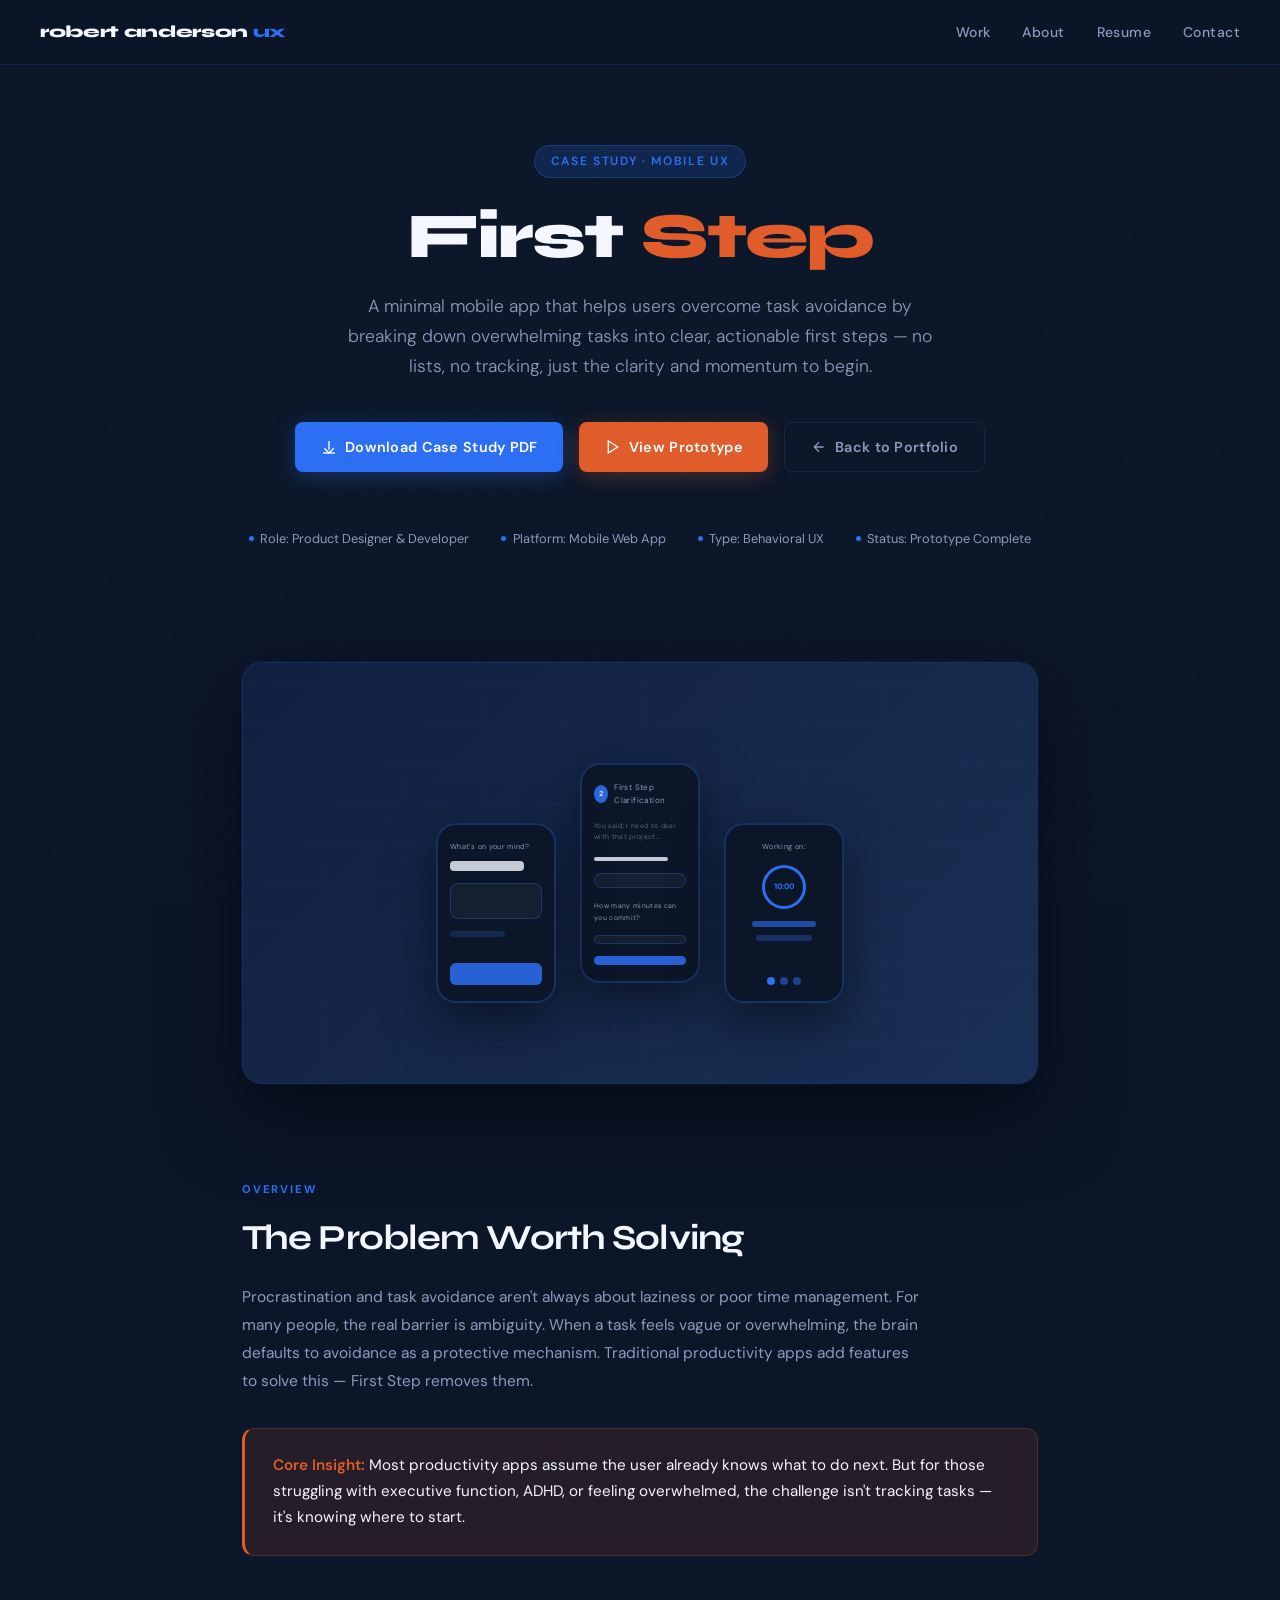
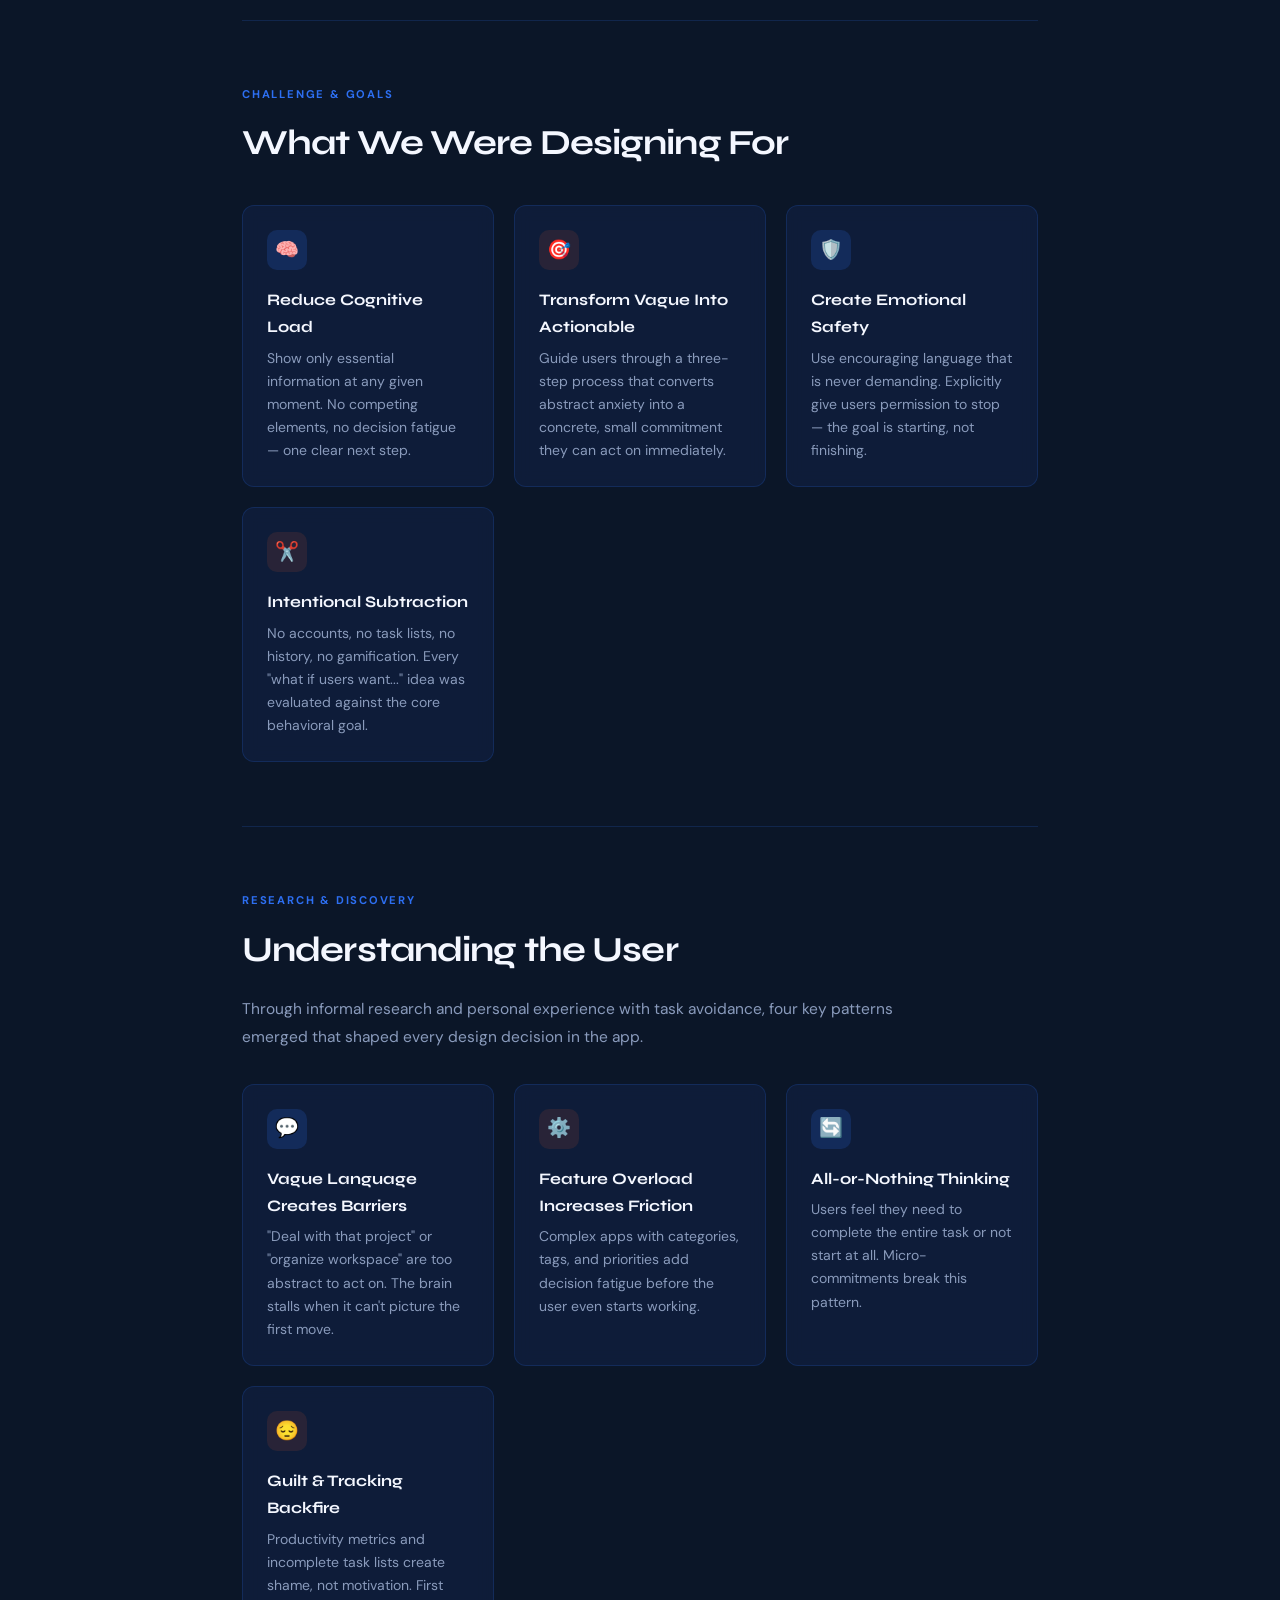
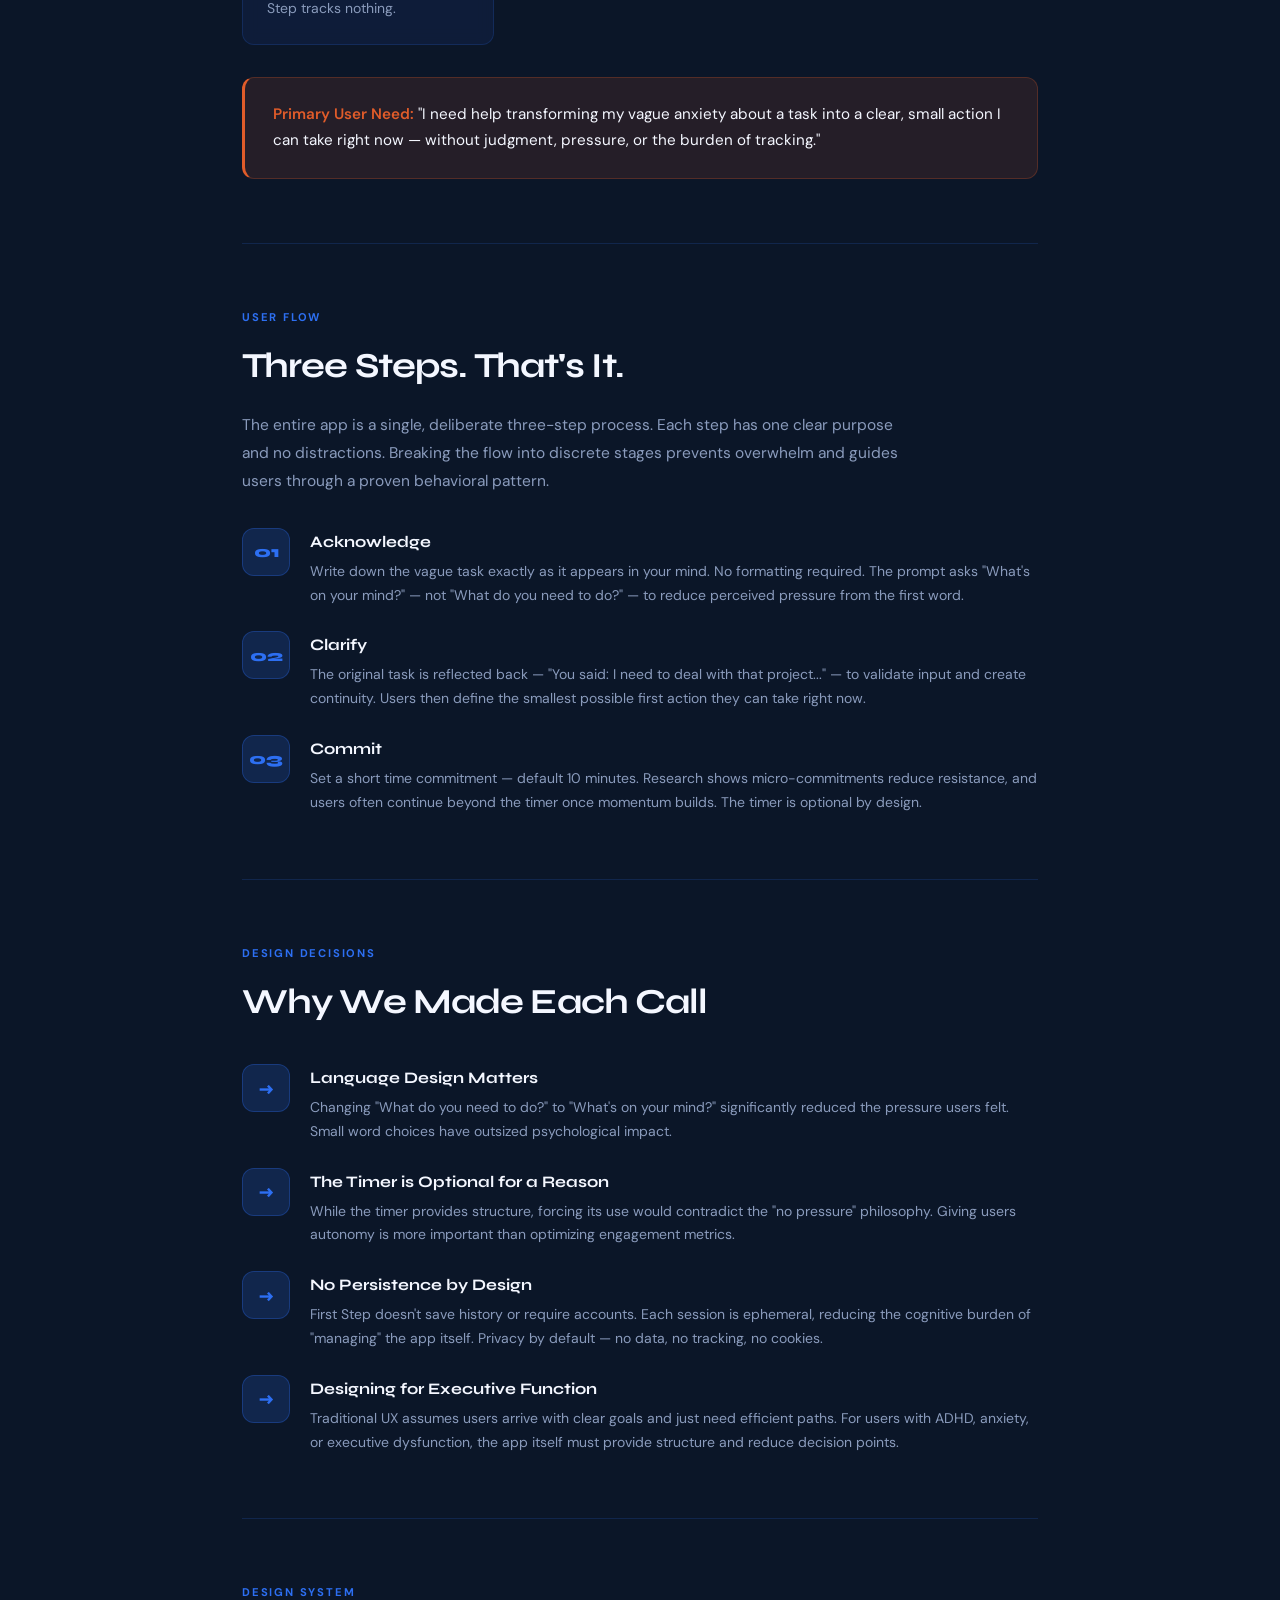
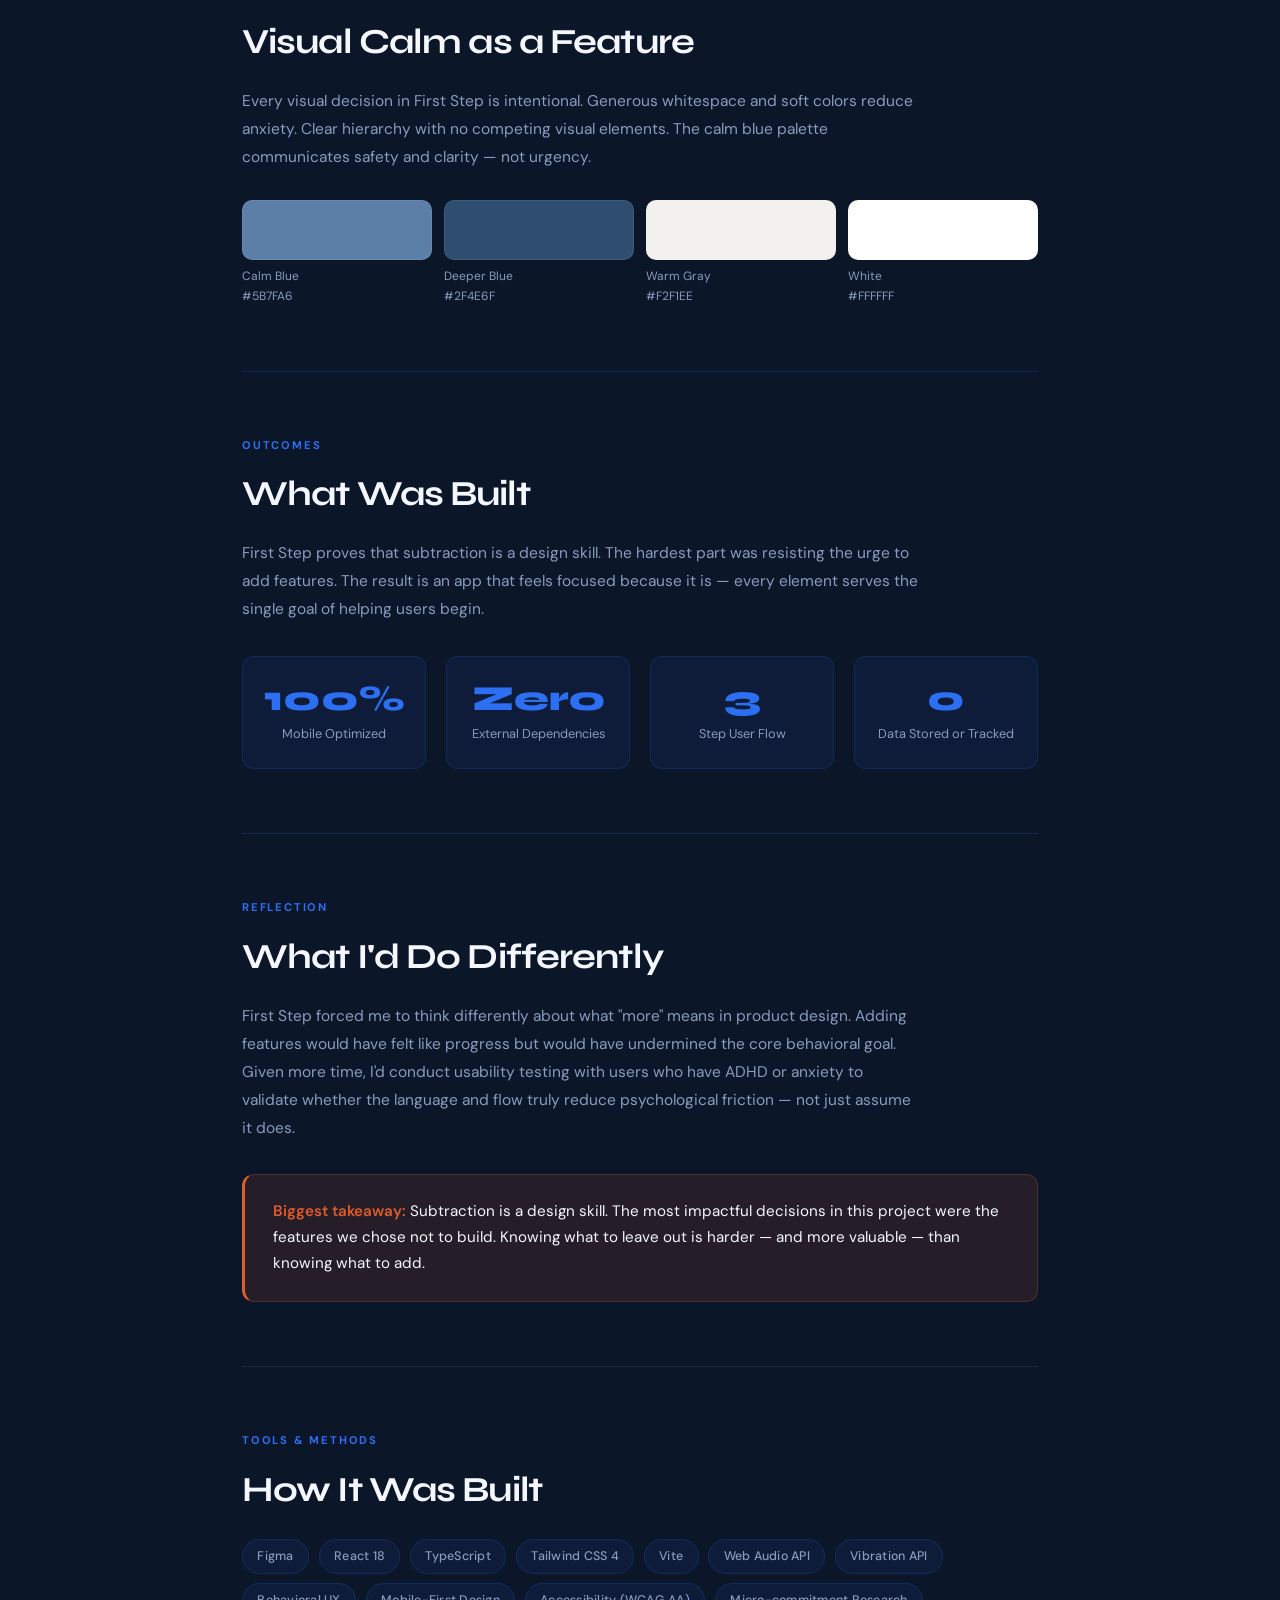
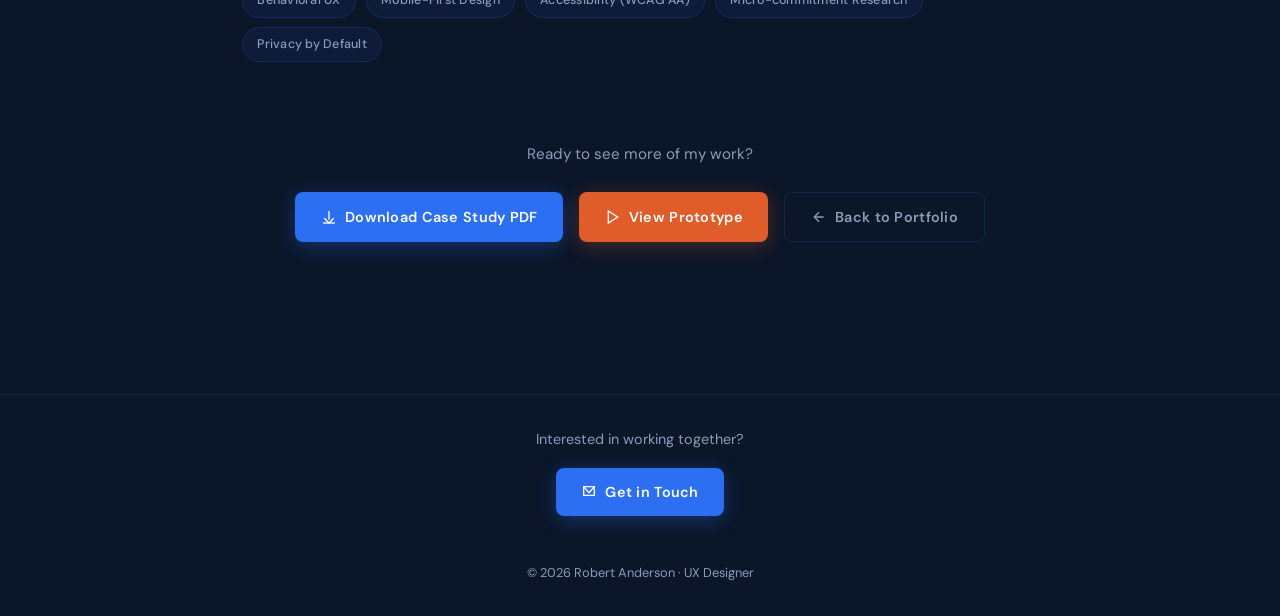
==== commit 4fd5e7d1: "Add case studies, update portfolio, fix layout issues" ====
--- a/first-step.html
+++ b/first-step.html
@@ -573,11 +573,11 @@
       just the clarity and momentum to begin.
     </p>
     <div class="cta-group fade-up fade-up-4">
-      <a href="First_Step_mobile_app_Case_Study.pdf" download class="btn btn-primary">
+      <a href="First Step mobile app Case Study.pdf" download class="btn btn-primary">
         <svg width="16" height="16" fill="none" stroke="currentColor" stroke-width="2" viewBox="0 0 24 24"><path d="M12 3v13M5 14l7 7 7-7"/><path d="M3 21h18"/></svg>
         Download Case Study PDF
       </a>
-      <a href="First_Step_mobile_app–prototype.html" target="_blank" class="btn btn-accent">
+      <a href="https://www.figma.com/make/zMLY4SVuLFJdtPJ8vviNi5/First-Step-mobile-app?p=f&t=UcRlJLoWm68962rE-0&fullscreen=1" target="_blank" class="btn btn-accent">
         <svg width="16" height="16" fill="none" stroke="currentColor" stroke-width="2" viewBox="0 0 24 24"><polygon points="5 3 19 12 5 21 5 3"/></svg>
         View Prototype
       </a>
@@ -917,11 +917,11 @@
   <div class="bottom-cta">
     <p>Ready to see more of my work?</p>
     <div class="cta-group">
-      <a href="First_Step_mobile_app_Case_Study.pdf" download class="btn btn-primary">
+      <a href="First Step mobile app Case Study.pdf" download class="btn btn-primary">
         <svg width="16" height="16" fill="none" stroke="currentColor" stroke-width="2" viewBox="0 0 24 24"><path d="M12 3v13M5 14l7 7 7-7"/><path d="M3 21h18"/></svg>
         Download Case Study PDF
       </a>
-      <a href="#" target="_blank" class="btn btn-accent">
+      <a href="https://www.figma.com/make/zMLY4SVuLFJdtPJ8vviNi5/First-Step-mobile-app?p=f&t=UcRlJLoWm68962rE-0&fullscreen=1" target="_blank" class="btn btn-accent">
         <svg width="16" height="16" fill="none" stroke="currentColor" stroke-width="2" viewBox="0 0 24 24"><polygon points="5 3 19 12 5 21 5 3"/></svg>
         View Prototype
       </a>
